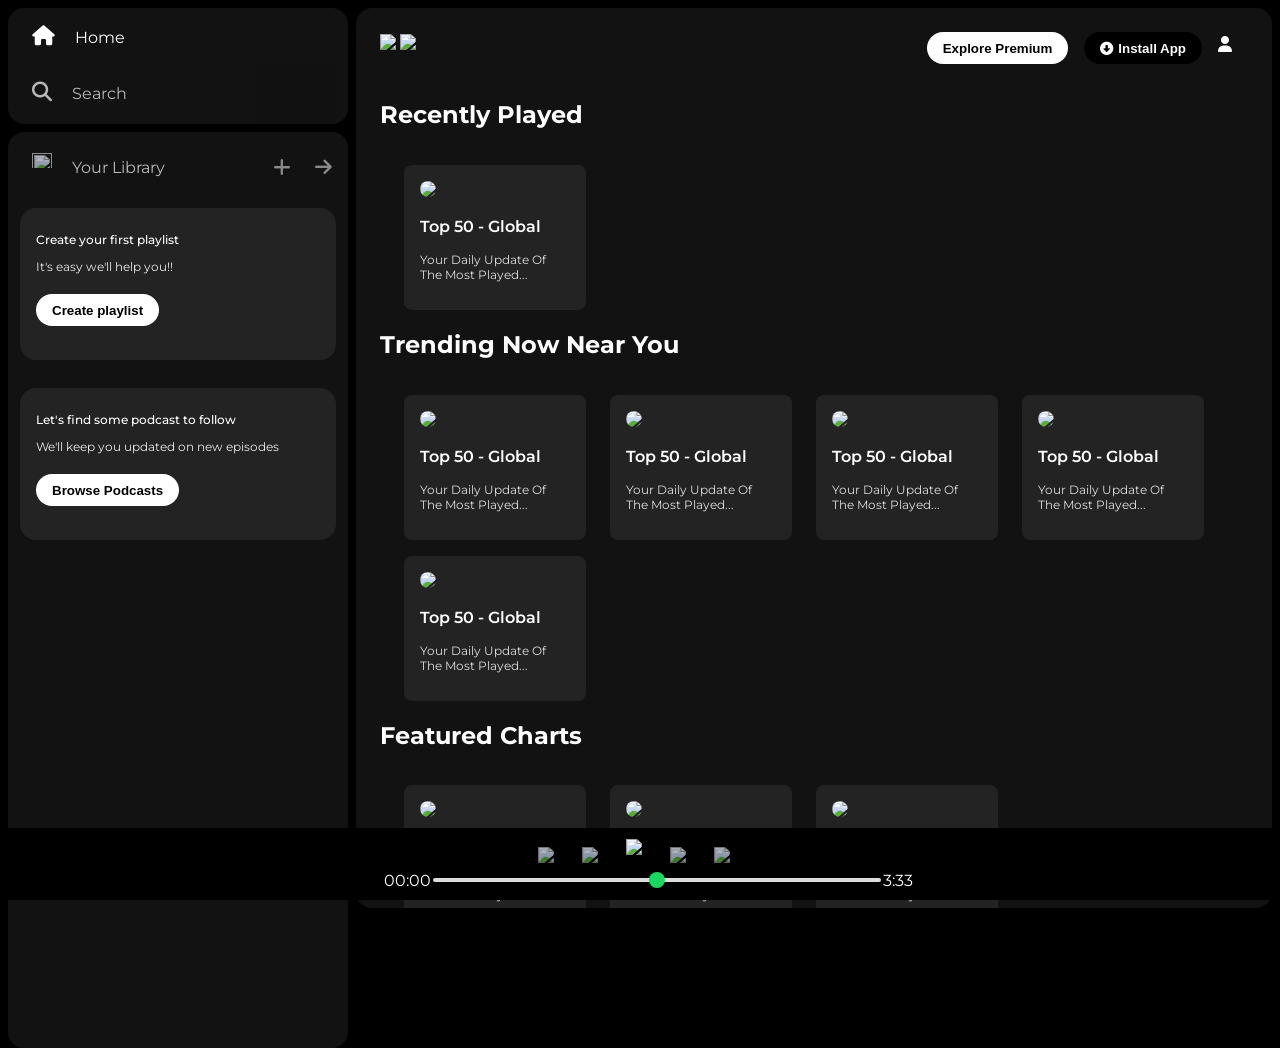
==== index.html @ a9228b95 "Update and rename spotify.html to index.html" ====
<!DOCTYPE html>
<html lang="en">
<head>
    <meta charset="UTF-8">
    <meta name="viewport" content="width=device-width, initial-scale=1.0">
    <link rel="stylesheet" href="https://cdnjs.cloudflare.com/ajax/libs/font-awesome/6.7.2/css/all.min.css" integrity="sha512-Evv84Mr4kqVGRNSgIGL/F/aIDqQb7xQ2vcrdIwxfjThSH8CSR7PBEakCr51Ck+w+/U6swU2Im1vVX0SVk9ABhg==" crossorigin="anonymous" referrerpolicy="no-referrer" />
    <link rel="icon" href="./spotify imgs/logo.png">
    <title>Spotify - Web Player : Music For Everyone</title>
    <link rel="stylesheet" href="styles.css">
    <link rel="preconnect" href="https://fonts.googleapis.com">
    <link rel="preconnect" href="https://fonts.gstatic.com" crossorigin>
    <link href="https://fonts.googleapis.com/css2?family=Montserrat:ital,wght@0,100..900;1,100..900&display=swap" rel="stylesheet">
</head>
<body>
    <div class="main">
        <div class="side-bar">
            <div class="nav">
                <div class="nav-option" style="opacity: 1;">
                    <i class="fa-solid fa-house"></i>
                    <a href="#">Home</a>
                </div>
                <div class="nav-option">
                    <i class="fa-solid fa-magnifying-glass"></i>
                    <a href="#">Search</a>
                </div>
            </div>
            <div class="library">
                <div class="options">
                    <div class="lib-option nav-option">
                        <img src="spotify imgs/library_icon.png">
                        <a href="#">Your Library</a>
                    </div>
                    <div class="icons">
                        <i class="fa-solid fa-plus"></i>
                        <i class="fa-solid fa-arrow-right"></i>
                    </div>
                </div>
                <div class="lib-box">
                    <div class="box">
                        <p class="box-p1">Create your first playlist</p>
                        <p class="box-p2">It's easy we'll help you!!</p>
                        <button class="badge">Create playlist</button>
                    </div>
                    <div class="box">
                        <p class="box-p1">Let's find some podcast to follow</p>
                        <p class="box-p2">We'll keep you updated on new episodes</p>
                        <button class="badge">Browse Podcasts</button>
                    </div>
                </div>
            </div>
        </div>
        <div class="main-content">
            <div class="sticky-nav">
                <div class="nav-icons">
                    <img src="spotify imgs/backward_icon.png">
                    <img src="spotify imgs/forward_icon.png" class="hide">
                </div>
                <div class="sticky-nav-options">
                    <button class="badge nav-item hide">Explore Premium</button>
                    <button class="badge nav-item dark-badge"><i class="fa-solid fa-circle-down" style="margin-right:5px ;"></i>Install App</button>
                    <i class="fa-solid fa-user nav-item"></i>
                </div>
            </div>
                <h2>Recently Played</h2>
                <div class="cards-container">
                    <div class="card">
                        <img src="spotify imgs/card1img.jpeg" class="card-img">
                        <p class="card-title">Top 50 - Global</p>
                        <p class="card-info">Your Daily Update Of The Most Played...</p>
                    </div>
                </div>

                <h2>Trending Now Near You</h2>
                <div class="cards-container">
                    <div class="card">
                        <img src="spotify imgs/card2img.jpeg" class="card-img">
                        <p class="card-title">Top 50 - Global</p>
                        <p class="card-info">Your Daily Update Of The Most Played...</p>
                    </div>
                    <div class="card">
                        <img src="spotify imgs/card3img.jpeg" class="card-img">
                        <p class="card-title">Top 50 - Global</p>
                        <p class="card-info">Your Daily Update Of The Most Played...</p>
                    </div>
                    <div class="card">
                        <img src="spotify imgs/card4img.jpeg" class="card-img">
                        <p class="card-title">Top 50 - Global</p>
                        <p class="card-info">Your Daily Update Of The Most Played...</p>
                    </div> 
                    <div class="card">
                        <img src="spotify imgs/card3img.jpeg" class="card-img">
                        <p class="card-title">Top 50 - Global</p>
                        <p class="card-info">Your Daily Update Of The Most Played...</p>
                    </div>
                    <div class="card">
                        <img src="spotify imgs/card4img.jpeg" class="card-img">
                        <p class="card-title">Top 50 - Global</p>
                        <p class="card-info">Your Daily Update Of The Most Played...</p>
                    </div>
                </div>
                <h2>Featured Charts</h2>
                <div class="cards-container">
                    <div class="card">
                        <img src="spotify imgs/card5img.jpeg" class="card-img">
                        <p class="card-title">Top Songs Global</p>
                        <p class="card-info">Your Daily Update Of The Most Played...</p>
                    </div>
                    <div class="card">
                        <img src="spotify imgs/card6img.jpeg" class="card-img">
                        <p class="card-title">Top Songs India</p>
                        <p class="card-info">Your Daily Update Of The Most Played...</p>
                    </div>
                    <div class="card">
                        <img src="spotify imgs/card1img.jpeg" class="card-img">
                        <p class="card-title">Top Songs Global</p>
                        <p class="card-info">Your Daily Update Of The Most Played...</p>
                    </div>
                </div>
            <div class="footer">
                <div class="line"></div>
            </div>
        </div>
        <div class="music-player">
            <div class="album"></div>
            <div class="player">
                <div class="player-controls">
                    <img src="spotify imgs/player_icon1.png" class="player-control-icon">
                    <img src="spotify imgs/player_icon2.png" class="player-control-icon">
                    <img src="spotify imgs/player_icon3.png" class="player-control-icon" style="opacity: 1; height: 2rem;">
                    <img src="spotify imgs/player_icon4.png" class="player-control-icon">
                    <img src="spotify imgs/player_icon5.png" class="player-control-icon">
                </div>
                <div class="playback-bar">
                    <span class="curr-time"> 00:00 </span>
                    <input type="range" min="0" max="100" class="progress-bar" step="1">
                    <span class="total-time"> 3:33 </span>
                </div>
            </div>
            <div class="controls"></div>
        </div>
    </div>
</body>
</html>
---- styles.css ----
body {
    font-family: "Montserrat", sans-serif;
    /* font-optical-sizing: auto;
    font-weight: normal;
    font-style: normal; */
    margin: 0;
    background-color: black;
    overflow: hidden;
    color: #fff;
}

.main{
    display: flex;
    height: 100vh;
    padding: 0.5rem;
}

.side-bar{
    background-color: black;
    width: 340px;
    border-radius: 1rem;
}

.main-content{
    background-color: #121212;
    flex: 1;
    border-radius: 1rem;
    overflow: auto;
    margin-left: 0.5rem;
    padding: 0 1.5rem 0 1.5rem;
}

.music-player{
    background-color: black;
    position: fixed;
    bottom: 0;
    width: 100%;
    height: 72px;
}

a{
    text-decoration: none;
    color: white;
}

.nav{
    background-color: #121212;
    border-radius: 1rem;
    display: flex;
    flex-direction: column;
    justify-content: center;
    height: 100px;
    padding: 0.5rem 0.75rem;
}

.nav-option{
    line-height: 2.5rem;
    background-color: #121212;
    opacity: 0.7;
    padding: 0.5rem 0.75rem;
}
.nav-option:hover{
    opacity: 1;
}

.nav-option i{
    font-size: 1.25rem;
    background-color: #121212;
}

.nav-option a{
    font-size: 1rem;
    background-color: #121212;
    margin-left: 1rem ;
    
}

.library{
    background-color: #121212;
    border-radius: 1rem;
    height: 100%;
    margin-top: 0.5rem;
    padding: 0.5rem 0.75rem;
}

.options{
    display: flex;
    justify-content: space-between;
    align-items: center;
    background-color: #121212;
}

.lib-option img{
     height: 1.25rem;
     width: 1.25rem;
     background-color: #121212;
}

.icons i {
    color: white; /* or use #fff */
    background-color: #121212; /* To match your background if needed */
    font-size: 1.2rem; /* Optional: control size */
    margin-left: 1rem; /* Optional: spacing */
    cursor: pointer; /* Optional: add pointer on hover */
    opacity: 0.5;
    margin-right: 0.25rem;
}

.icons i:hover{
    opacity: 1;
}

.box{
    height: 8rem;
    background-color: #232323;
    border-radius: 1rem;
    margin: 0.75rem 0 1.75rem 0;
    padding:0.75rem 1rem;
}

.box-p1{
    font-size: 0.75rem;
    font-weight: 500;
}

.box-p2{
    font-size: 0.75rem;
    opacity: 0.9;
}

.badge{
    background-color: white;
    border: none;
    border-radius: 100px;
    padding: 0.25rem 1rem;
    font-weight: 700;
    margin-top: 0.5rem;
    height: 2rem;
    width: fit-content;
}

.dark-badge{
    background-color:#000;
    color: #fff;
}
.sticky-nav{
    position: sticky;
    top: 0;
    background-color: #121212;
    display: flex;
    justify-content: space-between;
    align-items: center;
    padding: 1rem 0 1rem 0;
    z-index: 10;
}

.sticky-nav-icons{
    margin-left: 0.75rem;
}

.sticky-nav-options{
    display: flex;
    justify-content: center;
    align-items: center;
}

.nav-item{
    margin-right: 1rem;
}

@media(max-width: 1000px){
    .hide{
        display: none;
    }
}

.card{
    background-color: #232323;
    width: 150px;
    border-radius: 0.5rem;
    padding: 1rem;
    margin-left: 1.5rem;
    margin-top: 1rem;
}

.cards-container{
    display: flex;
    flex-wrap: wrap;
}

.card-img{
    width: 100%;
    border-radius: 0.5rem;
}

.card-title{
    font-weight: 600;
}

.card-info{
    opacity: 0.85;
    font-size: 0.75rem;
}

.footer{
    height: 250px;
    display: flex;
    align-items: center;
    justify-content: center;
}

.line{
    width: 90%;
    height: 50%;
    border-top: 1px solid white;
    opacity: 0.4;
}

.music-player{
    display: flex;
    justify-content: space-between;
    align-items: center;
}

.album{
    width: 25%;

}

.player{
    width: 50%;
}

.controls{
    width: 25%;
}

.player-controls{
    display: flex;
    justify-content: center;
    align-items: center;
}

.player-control-icon{
    height: 1rem;
    margin-right: 1.75rem;
    opacity: 0.7;
}

.player-control-icon:hover{
    opacity: 1;
}

.playback-bar{
    display: flex;
    justify-content: center;
    align-items: center;
}

.progress-bar{
    width: 70%;
    appearance: none;
    background-color: transparent;
    cursor: pointer;
}

.progress-bar::-webkit-slider-runnable-track{
    background-color: #ddd;
    border-radius: 100px;
    height: 0.2rem;
}

.progress-bar::-webkit-slider-thumb{
    appearance: none;
    height: 1rem;
    width: 1rem;
    background-color: #1bd760;
    border-radius: 50%;
    margin-top: -6px;
}
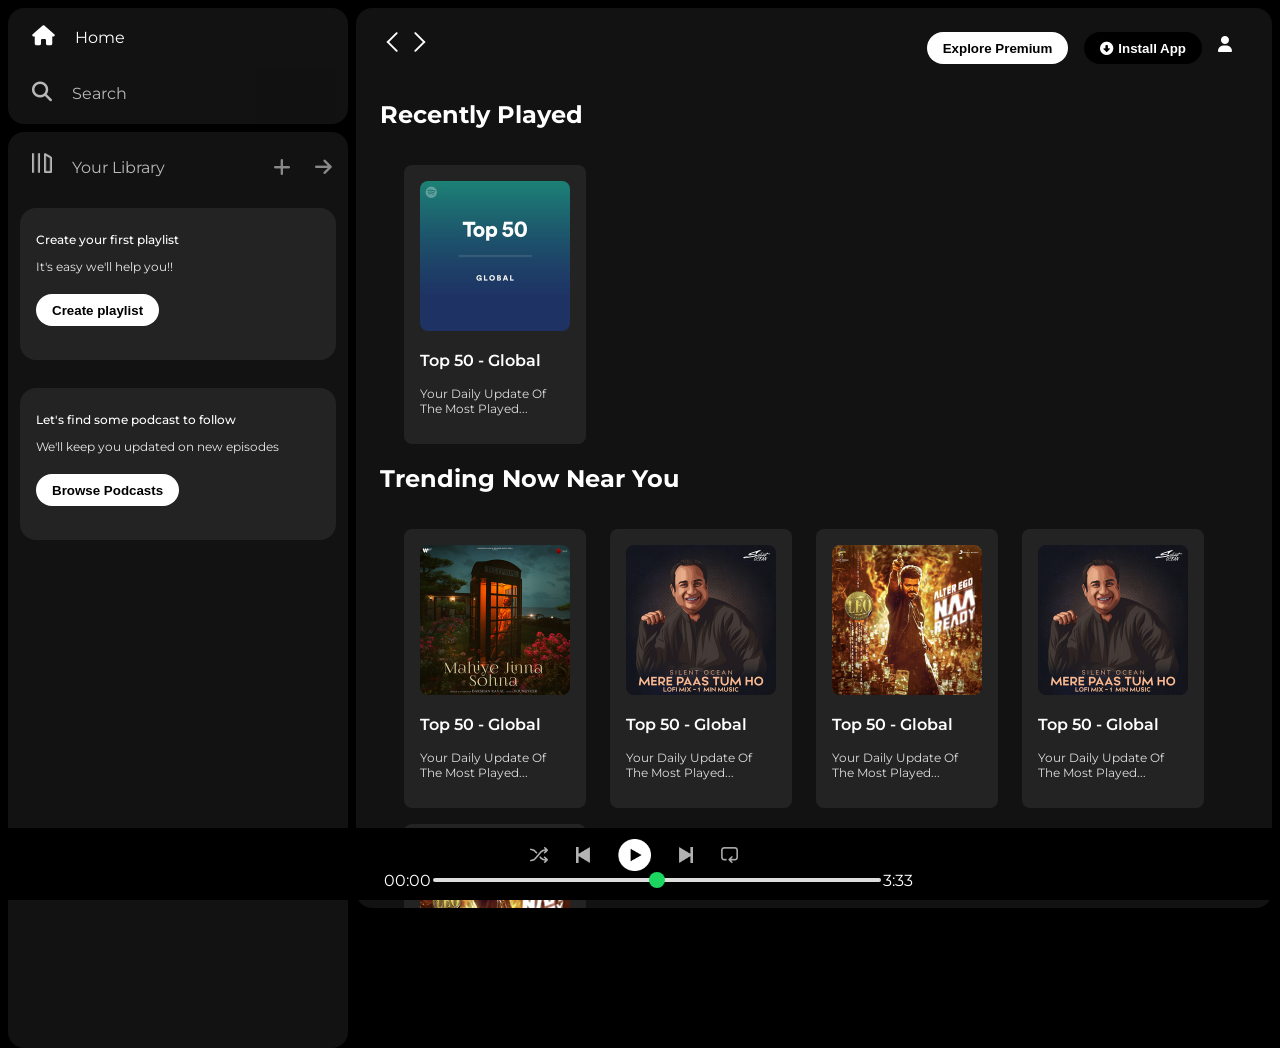
==== commit db72aec3: "Updated image folder name and HTML references" ====
--- a/index.html
+++ b/index.html
@@ -1,143 +1,143 @@
-<!DOCTYPE html>
-<html lang="en">
-<head>
-    <meta charset="UTF-8">
-    <meta name="viewport" content="width=device-width, initial-scale=1.0">
-    <link rel="stylesheet" href="https://cdnjs.cloudflare.com/ajax/libs/font-awesome/6.7.2/css/all.min.css" integrity="sha512-Evv84Mr4kqVGRNSgIGL/F/aIDqQb7xQ2vcrdIwxfjThSH8CSR7PBEakCr51Ck+w+/U6swU2Im1vVX0SVk9ABhg==" crossorigin="anonymous" referrerpolicy="no-referrer" />
-    <link rel="icon" href="./spotify imgs/logo.png">
-    <title>Spotify - Web Player : Music For Everyone</title>
-    <link rel="stylesheet" href="styles.css">
-    <link rel="preconnect" href="https://fonts.googleapis.com">
-    <link rel="preconnect" href="https://fonts.gstatic.com" crossorigin>
-    <link href="https://fonts.googleapis.com/css2?family=Montserrat:ital,wght@0,100..900;1,100..900&display=swap" rel="stylesheet">
-</head>
-<body>
-    <div class="main">
-        <div class="side-bar">
-            <div class="nav">
-                <div class="nav-option" style="opacity: 1;">
-                    <i class="fa-solid fa-house"></i>
-                    <a href="#">Home</a>
-                </div>
-                <div class="nav-option">
-                    <i class="fa-solid fa-magnifying-glass"></i>
-                    <a href="#">Search</a>
-                </div>
-            </div>
-            <div class="library">
-                <div class="options">
-                    <div class="lib-option nav-option">
-                        <img src="spotify imgs/library_icon.png">
-                        <a href="#">Your Library</a>
-                    </div>
-                    <div class="icons">
-                        <i class="fa-solid fa-plus"></i>
-                        <i class="fa-solid fa-arrow-right"></i>
-                    </div>
-                </div>
-                <div class="lib-box">
-                    <div class="box">
-                        <p class="box-p1">Create your first playlist</p>
-                        <p class="box-p2">It's easy we'll help you!!</p>
-                        <button class="badge">Create playlist</button>
-                    </div>
-                    <div class="box">
-                        <p class="box-p1">Let's find some podcast to follow</p>
-                        <p class="box-p2">We'll keep you updated on new episodes</p>
-                        <button class="badge">Browse Podcasts</button>
-                    </div>
-                </div>
-            </div>
-        </div>
-        <div class="main-content">
-            <div class="sticky-nav">
-                <div class="nav-icons">
-                    <img src="spotify imgs/backward_icon.png">
-                    <img src="spotify imgs/forward_icon.png" class="hide">
-                </div>
-                <div class="sticky-nav-options">
-                    <button class="badge nav-item hide">Explore Premium</button>
-                    <button class="badge nav-item dark-badge"><i class="fa-solid fa-circle-down" style="margin-right:5px ;"></i>Install App</button>
-                    <i class="fa-solid fa-user nav-item"></i>
-                </div>
-            </div>
-                <h2>Recently Played</h2>
-                <div class="cards-container">
-                    <div class="card">
-                        <img src="spotify imgs/card1img.jpeg" class="card-img">
-                        <p class="card-title">Top 50 - Global</p>
-                        <p class="card-info">Your Daily Update Of The Most Played...</p>
-                    </div>
-                </div>
-
-                <h2>Trending Now Near You</h2>
-                <div class="cards-container">
-                    <div class="card">
-                        <img src="spotify imgs/card2img.jpeg" class="card-img">
-                        <p class="card-title">Top 50 - Global</p>
-                        <p class="card-info">Your Daily Update Of The Most Played...</p>
-                    </div>
-                    <div class="card">
-                        <img src="spotify imgs/card3img.jpeg" class="card-img">
-                        <p class="card-title">Top 50 - Global</p>
-                        <p class="card-info">Your Daily Update Of The Most Played...</p>
-                    </div>
-                    <div class="card">
-                        <img src="spotify imgs/card4img.jpeg" class="card-img">
-                        <p class="card-title">Top 50 - Global</p>
-                        <p class="card-info">Your Daily Update Of The Most Played...</p>
-                    </div> 
-                    <div class="card">
-                        <img src="spotify imgs/card3img.jpeg" class="card-img">
-                        <p class="card-title">Top 50 - Global</p>
-                        <p class="card-info">Your Daily Update Of The Most Played...</p>
-                    </div>
-                    <div class="card">
-                        <img src="spotify imgs/card4img.jpeg" class="card-img">
-                        <p class="card-title">Top 50 - Global</p>
-                        <p class="card-info">Your Daily Update Of The Most Played...</p>
-                    </div>
-                </div>
-                <h2>Featured Charts</h2>
-                <div class="cards-container">
-                    <div class="card">
-                        <img src="spotify imgs/card5img.jpeg" class="card-img">
-                        <p class="card-title">Top Songs Global</p>
-                        <p class="card-info">Your Daily Update Of The Most Played...</p>
-                    </div>
-                    <div class="card">
-                        <img src="spotify imgs/card6img.jpeg" class="card-img">
-                        <p class="card-title">Top Songs India</p>
-                        <p class="card-info">Your Daily Update Of The Most Played...</p>
-                    </div>
-                    <div class="card">
-                        <img src="spotify imgs/card1img.jpeg" class="card-img">
-                        <p class="card-title">Top Songs Global</p>
-                        <p class="card-info">Your Daily Update Of The Most Played...</p>
-                    </div>
-                </div>
-            <div class="footer">
-                <div class="line"></div>
-            </div>
-        </div>
-        <div class="music-player">
-            <div class="album"></div>
-            <div class="player">
-                <div class="player-controls">
-                    <img src="spotify imgs/player_icon1.png" class="player-control-icon">
-                    <img src="spotify imgs/player_icon2.png" class="player-control-icon">
-                    <img src="spotify imgs/player_icon3.png" class="player-control-icon" style="opacity: 1; height: 2rem;">
-                    <img src="spotify imgs/player_icon4.png" class="player-control-icon">
-                    <img src="spotify imgs/player_icon5.png" class="player-control-icon">
-                </div>
-                <div class="playback-bar">
-                    <span class="curr-time"> 00:00 </span>
-                    <input type="range" min="0" max="100" class="progress-bar" step="1">
-                    <span class="total-time"> 3:33 </span>
-                </div>
-            </div>
-            <div class="controls"></div>
-        </div>
-    </div>
-</body>
-</html>
+<!DOCTYPE html>
+<html lang="en">
+<head>
+    <meta charset="UTF-8">
+    <meta name="viewport" content="width=device-width, initial-scale=1.0">
+    <link rel="stylesheet" href="https://cdnjs.cloudflare.com/ajax/libs/font-awesome/6.7.2/css/all.min.css" integrity="sha512-Evv84Mr4kqVGRNSgIGL/F/aIDqQb7xQ2vcrdIwxfjThSH8CSR7PBEakCr51Ck+w+/U6swU2Im1vVX0SVk9ABhg==" crossorigin="anonymous" referrerpolicy="no-referrer" />
+    <link rel="icon" href="./spotify-imgs/logo.png">
+    <title>Spotify - Web Player : Music For Everyone</title>
+    <link rel="stylesheet" href="styles.css">
+    <link rel="preconnect" href="https://fonts.googleapis.com">
+    <link rel="preconnect" href="https://fonts.gstatic.com" crossorigin>
+    <link href="https://fonts.googleapis.com/css2?family=Montserrat:ital,wght@0,100..900;1,100..900&display=swap" rel="stylesheet">
+</head>
+<body>
+    <div class="main">
+        <div class="side-bar">
+            <div class="nav">
+                <div class="nav-option" style="opacity: 1;">
+                    <i class="fa-solid fa-house"></i>
+                    <a href="#">Home</a>
+                </div>
+                <div class="nav-option">
+                    <i class="fa-solid fa-magnifying-glass"></i>
+                    <a href="#">Search</a>
+                </div>
+            </div>
+            <div class="library">
+                <div class="options">
+                    <div class="lib-option nav-option">
+                        <img src="spotify-imgs/library_icon.png">
+                        <a href="#">Your Library</a>
+                    </div>
+                    <div class="icons">
+                        <i class="fa-solid fa-plus"></i>
+                        <i class="fa-solid fa-arrow-right"></i>
+                    </div>
+                </div>
+                <div class="lib-box">
+                    <div class="box">
+                        <p class="box-p1">Create your first playlist</p>
+                        <p class="box-p2">It's easy we'll help you!!</p>
+                        <button class="badge">Create playlist</button>
+                    </div>
+                    <div class="box">
+                        <p class="box-p1">Let's find some podcast to follow</p>
+                        <p class="box-p2">We'll keep you updated on new episodes</p>
+                        <button class="badge">Browse Podcasts</button>
+                    </div>
+                </div>
+            </div>
+        </div>
+        <div class="main-content">
+            <div class="sticky-nav">
+                <div class="nav-icons">
+                    <img src="spotify-imgs/backward_icon.png">
+                    <img src="spotify-imgs/forward_icon.png" class="hide">
+                </div>
+                <div class="sticky-nav-options">
+                    <button class="badge nav-item hide">Explore Premium</button>
+                    <button class="badge nav-item dark-badge"><i class="fa-solid fa-circle-down" style="margin-right:5px ;"></i>Install App</button>
+                    <i class="fa-solid fa-user nav-item"></i>
+                </div>
+            </div>
+                <h2>Recently Played</h2>
+                <div class="cards-container">
+                    <div class="card">
+                        <img src="spotify-imgs/card1img.jpeg" class="card-img">
+                        <p class="card-title">Top 50 - Global</p>
+                        <p class="card-info">Your Daily Update Of The Most Played...</p>
+                    </div>
+                </div>
+
+                <h2>Trending Now Near You</h2>
+                <div class="cards-container">
+                    <div class="card">
+                        <img src="spotify-imgs/card2img.jpeg" class="card-img">
+                        <p class="card-title">Top 50 - Global</p>
+                        <p class="card-info">Your Daily Update Of The Most Played...</p>
+                    </div>
+                    <div class="card">
+                        <img src="spotify-imgs/card3img.jpeg" class="card-img">
+                        <p class="card-title">Top 50 - Global</p>
+                        <p class="card-info">Your Daily Update Of The Most Played...</p>
+                    </div>
+                    <div class="card">
+                        <img src="spotify-imgs/card4img.jpeg" class="card-img">
+                        <p class="card-title">Top 50 - Global</p>
+                        <p class="card-info">Your Daily Update Of The Most Played...</p>
+                    </div> 
+                    <div class="card">
+                        <img src="spotify-imgs/card3img.jpeg" class="card-img">
+                        <p class="card-title">Top 50 - Global</p>
+                        <p class="card-info">Your Daily Update Of The Most Played...</p>
+                    </div>
+                    <div class="card">
+                        <img src="spotify-imgs/card4img.jpeg" class="card-img">
+                        <p class="card-title">Top 50 - Global</p>
+                        <p class="card-info">Your Daily Update Of The Most Played...</p>
+                    </div>
+                </div>
+                <h2>Featured Charts</h2>
+                <div class="cards-container">
+                    <div class="card">
+                        <img src="spotify-imgs/card5img.jpeg" class="card-img">
+                        <p class="card-title">Top Songs Global</p>
+                        <p class="card-info">Your Daily Update Of The Most Played...</p>
+                    </div>
+                    <div class="card">
+                        <img src="spotify-imgs/card6img.jpeg" class="card-img">
+                        <p class="card-title">Top Songs India</p>
+                        <p class="card-info">Your Daily Update Of The Most Played...</p>
+                    </div>
+                    <div class="card">
+                        <img src="spotify-imgs/card1img.jpeg" class="card-img">
+                        <p class="card-title">Top Songs Global</p>
+                        <p class="card-info">Your Daily Update Of The Most Played...</p>
+                    </div>
+                </div>
+            <div class="footer">
+                <div class="line"></div>
+            </div>
+        </div>
+        <div class="music-player">
+            <div class="album"></div>
+            <div class="player">
+                <div class="player-controls">
+                    <img src="spotify-imgs/player_icon1.png" class="player-control-icon">
+                    <img src="spotify-imgs/player_icon2.png" class="player-control-icon">
+                    <img src="spotify-imgs/player_icon3.png" class="player-control-icon" style="opacity: 1; height: 2rem;">
+                    <img src="spotify-imgs/player_icon4.png" class="player-control-icon">
+                    <img src="spotify-imgs/player_icon5.png" class="player-control-icon">
+                </div>
+                <div class="playback-bar">
+                    <span class="curr-time"> 00:00 </span>
+                    <input type="range" min="0" max="100" class="progress-bar" step="1">
+                    <span class="total-time"> 3:33 </span>
+                </div>
+            </div>
+            <div class="controls"></div>
+        </div>
+    </div>
+</body>
+</html>
